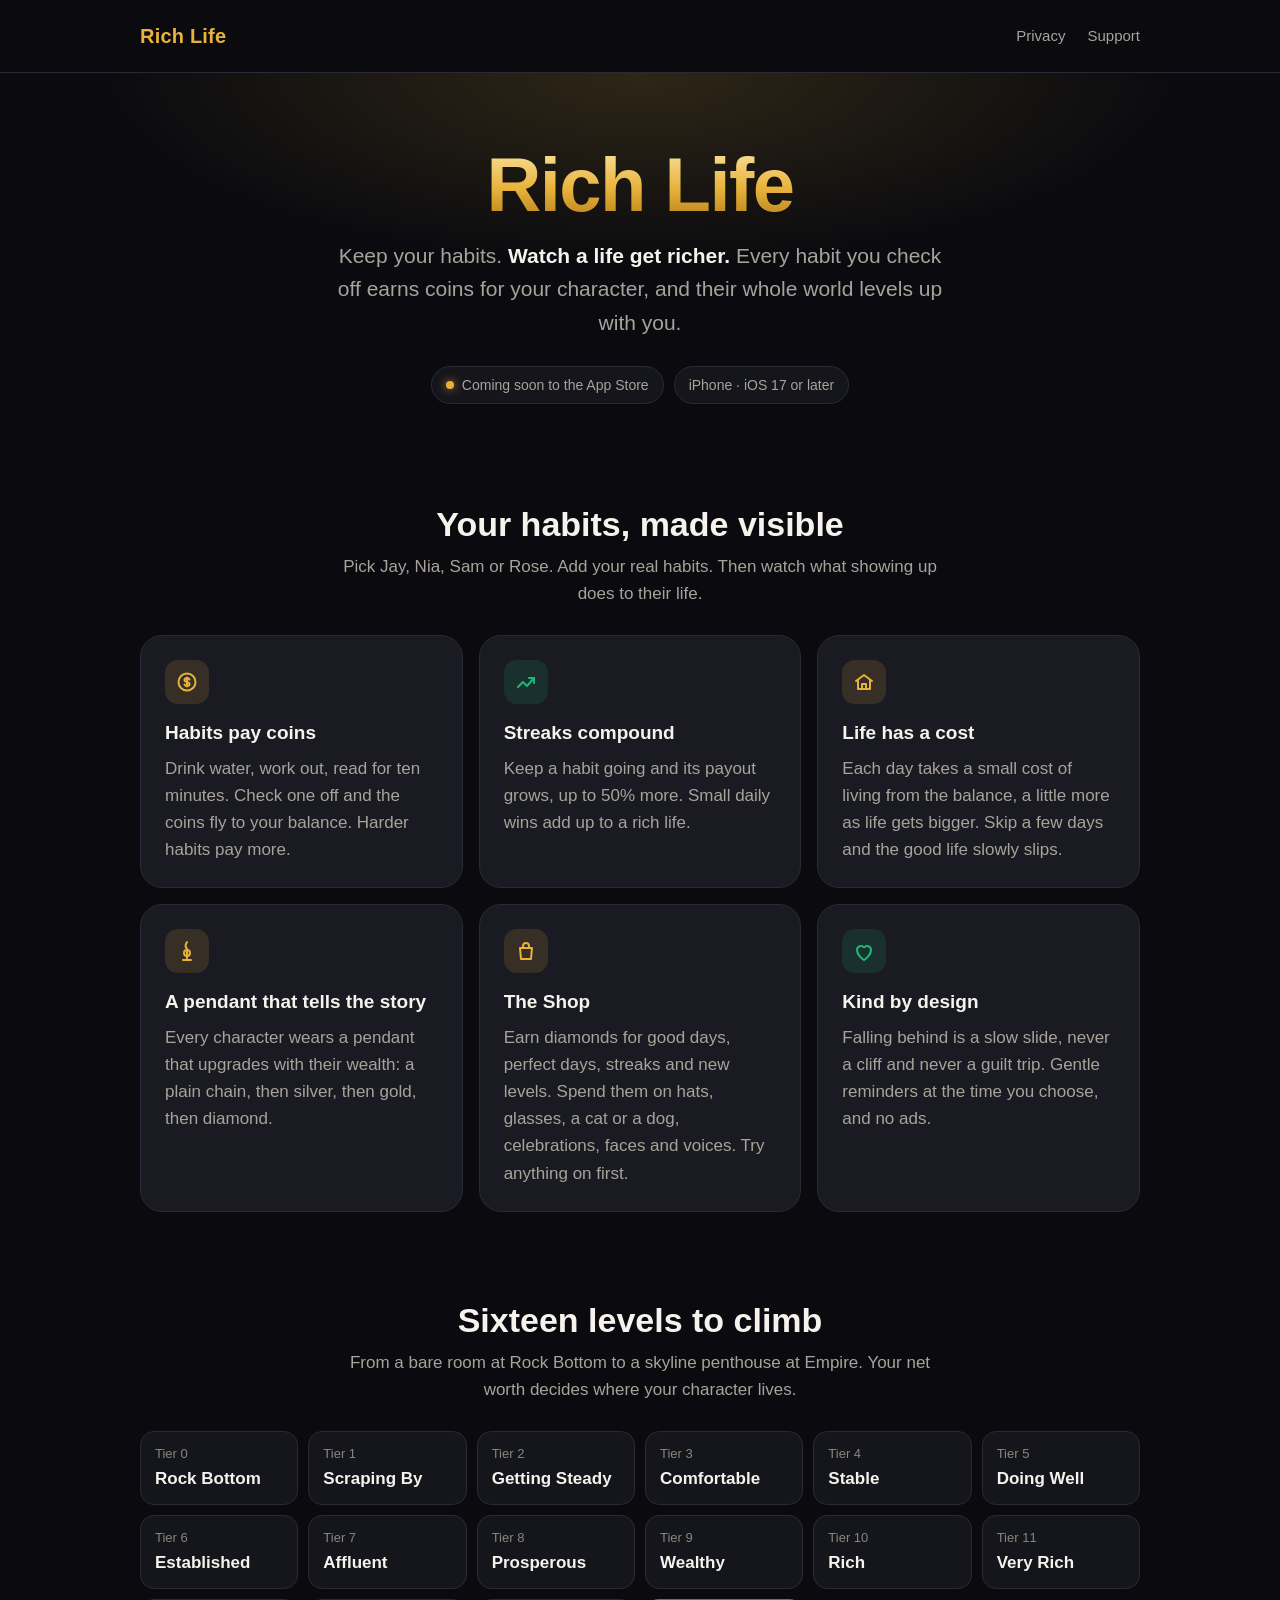
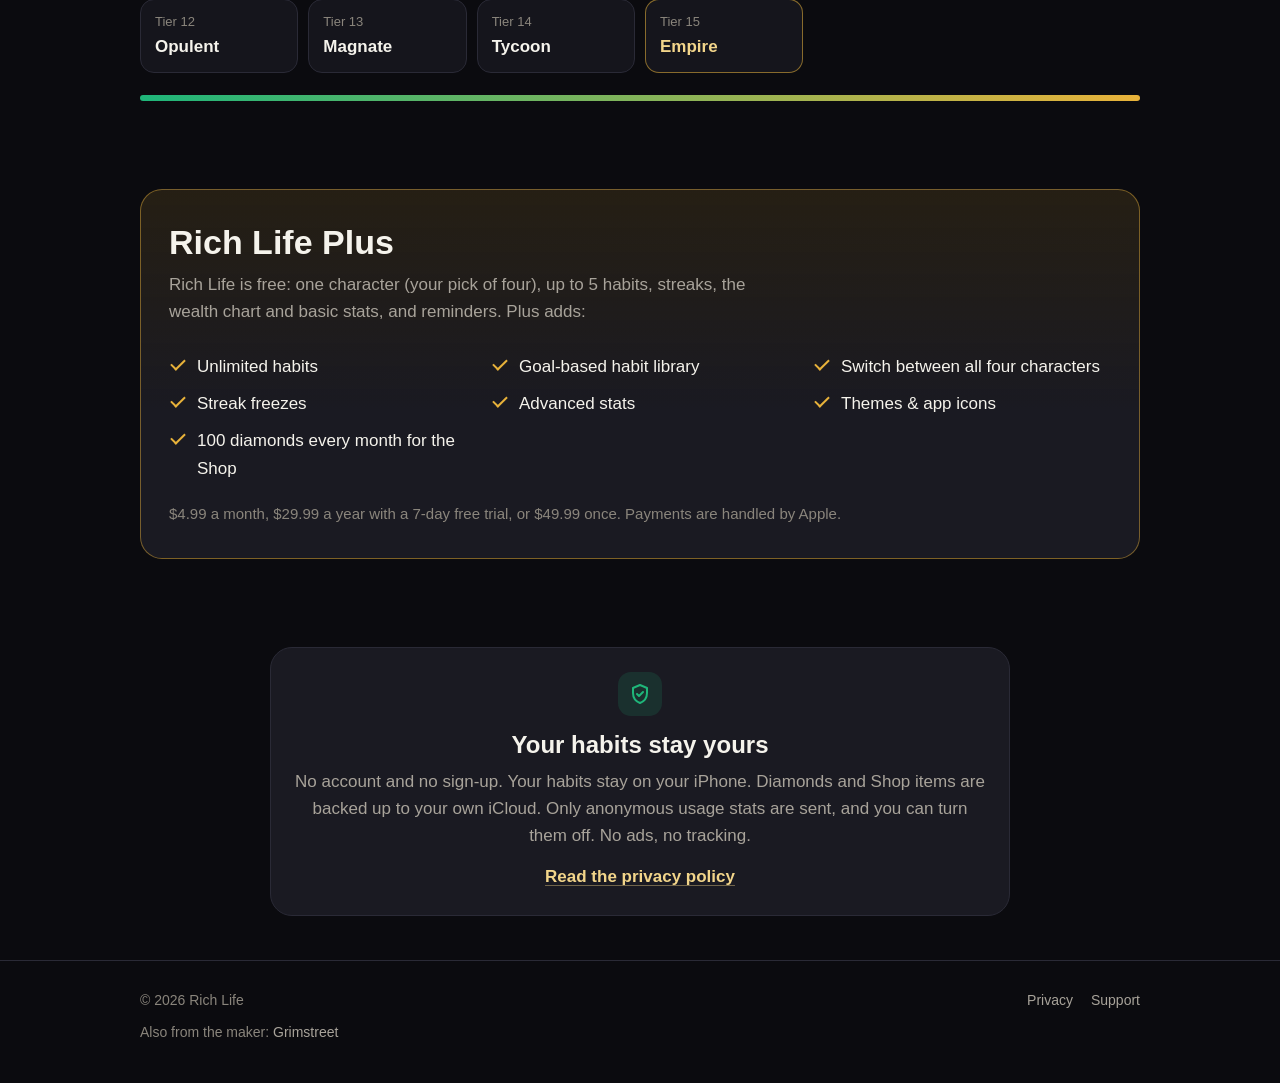
==== index.html @ 3d37120f "Rich Life website: home, privacy, and support pages Plain HTML and CSS for GitHub Pages: no JavaScri" ====
<!doctype html>
<html lang="en">
<head>
  <meta charset="utf-8">
  <meta name="viewport" content="width=device-width, initial-scale=1">
  <title>Rich Life: Habit Tracker — watch your life level up</title>
  <meta name="description" content="Rich Life turns your daily habits into a life you can see. Every habit you keep earns coins for your character, who climbs 16 levels from Rock Bottom to Empire.">
  <meta name="color-scheme" content="dark">
  <meta name="theme-color" content="#0b0b0f">
  <meta property="og:title" content="Rich Life: Habit Tracker">
  <meta property="og:description" content="Keep your habits. Watch a life get richer.">
  <link rel="stylesheet" href="styles.css">
</head>
<body>
  <a class="skip-link" href="#main">Skip to content</a>

  <header class="site-header">
    <div class="wrap">
      <a class="brand" href="./" aria-label="Rich Life home">Rich Life</a>
      <nav class="site-nav" aria-label="Main">
        <a href="privacy.html">Privacy</a>
        <a href="support.html">Support</a>
      </nav>
    </div>
  </header>

  <main id="main">
    <section class="hero">
      <div class="wrap">
        <h1>Rich Life</h1>
        <p class="lead">Keep your habits. <strong>Watch a life get richer.</strong> Every habit you check off earns coins for your character, and their whole world levels up with you.</p>
        <div class="badges">
          <span class="pill"><span class="dot" aria-hidden="true"></span>Coming soon to the App Store</span>
          <span class="pill">iPhone · iOS 17 or later</span>
        </div>
      </div>
    </section>

    <section class="section" aria-labelledby="how">
      <div class="wrap">
        <h2 class="section-title" id="how">Your habits, made visible</h2>
        <p class="section-sub">Pick Jay, Nia, Sam or Rose. Add your real habits. Then watch what showing up does to their life.</p>
        <div class="grid">
          <article class="card">
            <div class="icon-tile"><svg viewBox="0 0 24 24" aria-hidden="true"><circle cx="12" cy="12" r="8.5"/><path d="M12 7.5v9M14.5 9.5c-.4-.9-1.4-1.4-2.5-1.4-1.5 0-2.5.8-2.5 1.9 0 2.6 5 1.4 5 4 0 1.1-1 1.9-2.5 1.9-1.1 0-2.1-.5-2.6-1.4"/></svg></div>
            <h3>Habits pay coins</h3>
            <p>Drink water, work out, read for ten minutes. Check one off and the coins fly to your balance. Harder habits pay more.</p>
          </article>
          <article class="card">
            <div class="icon-tile up"><svg viewBox="0 0 24 24" aria-hidden="true"><path d="M4 17l5-5 4 4 7-8"/><path d="M15 8h5v5"/></svg></div>
            <h3>Streaks compound</h3>
            <p>Keep a habit going and its payout grows, up to 50% more. Small daily wins add up to a rich life.</p>
          </article>
          <article class="card">
            <div class="icon-tile"><svg viewBox="0 0 24 24" aria-hidden="true"><path d="M4 11l8-6 8 6"/><path d="M6 10v9h12v-9"/><path d="M10 19v-5h4v5"/></svg></div>
            <h3>Life has a cost</h3>
            <p>Each day takes a small cost of living from the balance, a little more as life gets bigger. Skip a few days and the good life slowly slips.</p>
          </article>
          <article class="card">
            <div class="icon-tile"><svg viewBox="0 0 24 24" aria-hidden="true"><path d="M12 3c-2 3-2 5 0 7M8 21h8M12 10v11"/><circle cx="12" cy="14" r="3"/></svg></div>
            <h3>A pendant that tells the story</h3>
            <p>Every character wears a pendant that upgrades with their wealth: a plain chain, then silver, then gold, then diamond.</p>
          </article>
          <article class="card">
            <div class="icon-tile"><svg viewBox="0 0 24 24" aria-hidden="true"><path d="M6 9h12l-1 11H7L6 9z"/><path d="M9 9V7a3 3 0 0 1 6 0v2"/></svg></div>
            <h3>The Shop</h3>
            <p>Earn diamonds for good days, perfect days, streaks and new levels. Spend them on hats, glasses, a cat or a dog, celebrations, faces and voices. Try anything on first.</p>
          </article>
          <article class="card">
            <div class="icon-tile up"><svg viewBox="0 0 24 24" aria-hidden="true"><path d="M12 21s-7-4.4-7-10a4 4 0 0 1 7-2.6A4 4 0 0 1 19 11c0 5.6-7 10-7 10z"/></svg></div>
            <h3>Kind by design</h3>
            <p>Falling behind is a slow slide, never a cliff and never a guilt trip. Gentle reminders at the time you choose, and no ads.</p>
          </article>
        </div>
      </div>
    </section>

    <section class="section" aria-labelledby="climb">
      <div class="wrap">
        <h2 class="section-title" id="climb">Sixteen levels to climb</h2>
        <p class="section-sub">From a bare room at Rock Bottom to a skyline penthouse at Empire. Your net worth decides where your character lives.</p>
        <ol class="climb">
          <li>Rock Bottom</li>
          <li>Scraping By</li>
          <li>Getting Steady</li>
          <li>Comfortable</li>
          <li>Stable</li>
          <li>Doing Well</li>
          <li>Established</li>
          <li>Affluent</li>
          <li>Prosperous</li>
          <li>Wealthy</li>
          <li>Rich</li>
          <li>Very Rich</li>
          <li>Opulent</li>
          <li>Magnate</li>
          <li>Tycoon</li>
          <li>Empire</li>
        </ol>
        <div class="bar" aria-hidden="true"></div>
      </div>
    </section>

    <section class="section" aria-labelledby="plus">
      <div class="wrap">
        <div class="plus">
          <h2 class="section-title" id="plus">Rich Life Plus</h2>
          <p class="section-sub">Rich Life is free: one character (your pick of four), up to 5 habits, streaks, the wealth chart and basic stats, and reminders. Plus adds:</p>
          <ul class="checklist">
            <li>Unlimited habits</li>
            <li>Goal-based habit library</li>
            <li>Switch between all four characters</li>
            <li>Streak freezes</li>
            <li>Advanced stats</li>
            <li>Themes &amp; app icons</li>
            <li>100 diamonds every month for the Shop</li>
          </ul>
          <p class="fine">$4.99 a month, $29.99 a year with a 7-day free trial, or $49.99 once. Payments are handled by Apple.</p>
        </div>
      </div>
    </section>

    <section class="section promise" aria-labelledby="privacy-promise">
      <div class="wrap">
        <div class="card">
          <div class="icon-tile up"><svg viewBox="0 0 24 24" aria-hidden="true"><path d="M12 3l7 3v5c0 4.6-3 8.4-7 10-4-1.6-7-5.4-7-10V6l7-3z"/><path d="M9 12l2 2 4-4"/></svg></div>
          <h2 id="privacy-promise">Your habits stay yours</h2>
          <p>No account and no sign-up. Your habits stay on your iPhone. Diamonds and Shop items are backed up to your own iCloud. Only anonymous usage stats are sent, and you can turn them off. No ads, no tracking.</p>
          <a class="text-link" href="privacy.html">Read the privacy policy</a>
        </div>
      </div>
    </section>
  </main>

  <footer class="site-footer">
    <div class="wrap">
      <span>© 2026 Rich Life</span>
      <nav aria-label="Footer">
        <a href="privacy.html">Privacy</a>
        <a href="support.html">Support</a>
      </nav>
      <p class="maker">Also from the maker: <a href="https://grimstreetgym.com">Grimstreet</a></p>
    </div>
  </footer>
</body>
</html>
---- styles.css ----
/*
  Rich Life — site styles.
  Mirrors the app's design system: a near-black canvas, raised cards with hairline borders,
  and warm gold for accents (emerald, sparingly, for "going up").
  No web fonts or external files: the site makes no third-party requests.
*/

:root {
  --ink: #0b0b0f;
  --ink-raised: #15151c;
  --card: #1a1a22;
  --inset: #1e1e27;
  --hairline: #2a2a36;
  --text: #f5f3ec;
  --text-2: #a8a39a;
  --text-3: #8a857c;
  --gold: #e8b23a;
  --gold-soft: #f2d58a;
  --gold-deep: #b07a18;
  --emerald: #1fb67a;
  --wealth: linear-gradient(90deg, var(--emerald), var(--gold));
  --gold-text: linear-gradient(180deg, #fbe6a6, var(--gold) 55%, var(--gold-deep));
  --radius: 22px;
  --font: -apple-system, BlinkMacSystemFont, "Segoe UI", Roboto, Helvetica, Arial, sans-serif;
  --font-rounded: ui-rounded, "SF Pro Rounded", -apple-system, BlinkMacSystemFont, "Segoe UI", Roboto, sans-serif;
}

*,
*::before,
*::after {
  box-sizing: border-box;
}

html {
  color-scheme: dark;
  -webkit-text-size-adjust: 100%;
  text-size-adjust: 100%;
}

body {
  margin: 0;
  background: var(--ink);
  color: var(--text);
  font: 17px/1.6 var(--font);
  -webkit-font-smoothing: antialiased;
}

a {
  color: var(--gold-soft);
  text-decoration-color: rgba(242, 213, 138, 0.4);
  text-underline-offset: 3px;
}

a:hover {
  text-decoration-color: currentColor;
}

:focus-visible {
  outline: 2px solid var(--gold);
  outline-offset: 3px;
  border-radius: 6px;
}

.skip-link {
  position: absolute;
  left: -9999px;
}

.skip-link:focus {
  left: 16px;
  top: 12px;
  z-index: 10;
  padding: 8px 14px;
  background: var(--card);
  border-radius: 999px;
}

.wrap {
  width: 100%;
  max-width: 1040px;
  margin: 0 auto;
  padding: 0 20px;
}

.wrap.narrow {
  max-width: 740px;
}

/* ---------- Header ---------- */

.site-header {
  padding: 18px 0;
  border-bottom: 1px solid var(--hairline);
}

.site-header .wrap {
  display: flex;
  align-items: center;
  justify-content: space-between;
  gap: 16px;
}

.brand {
  font: 800 20px/1 var(--font-rounded);
  letter-spacing: 0.01em;
  color: var(--gold);
  text-decoration: none;
}

.site-nav {
  display: flex;
  gap: 22px;
}

.site-nav a {
  color: var(--text-2);
  text-decoration: none;
  font-size: 15px;
  font-weight: 500;
  padding: 6px 0;
}

.site-nav a:hover,
.site-nav a[aria-current="page"] {
  color: var(--text);
}

/* ---------- Home ---------- */

.hero {
  padding: 72px 0 56px;
  text-align: center;
  background: radial-gradient(60% 70% at 50% 0%, rgba(232, 178, 58, 0.16), transparent 70%);
}

.hero h1 {
  margin: 0 0 14px;
  font: 800 clamp(44px, 9vw, 76px)/1.05 var(--font-rounded);
  letter-spacing: -0.02em;
  background: var(--gold-text);
  -webkit-background-clip: text;
  background-clip: text;
  color: transparent;
}

.lead {
  max-width: 620px;
  margin: 0 auto 26px;
  font-size: clamp(18px, 2.6vw, 21px);
  color: var(--text-2);
}

.lead strong {
  color: var(--text);
  font-weight: 600;
}

.badges {
  display: flex;
  flex-wrap: wrap;
  justify-content: center;
  gap: 10px;
}

.pill {
  display: inline-flex;
  align-items: center;
  gap: 8px;
  padding: 7px 14px;
  border: 1px solid var(--hairline);
  border-radius: 999px;
  background: var(--ink-raised);
  color: var(--text-2);
  font-size: 14px;
}

.dot {
  width: 8px;
  height: 8px;
  border-radius: 50%;
  background: var(--gold);
  box-shadow: 0 0 10px rgba(232, 178, 58, 0.8);
}

.section {
  padding: 44px 0;
}

.section-title {
  margin: 0 0 8px;
  font: 700 clamp(26px, 4vw, 34px)/1.2 var(--font-rounded);
  text-align: center;
}

.section-sub {
  max-width: 620px;
  margin: 0 auto 28px;
  color: var(--text-2);
  text-align: center;
}

.grid {
  display: grid;
  grid-template-columns: repeat(auto-fit, minmax(260px, 1fr));
  gap: 16px;
}

.card {
  padding: 24px;
  border: 1px solid var(--hairline);
  border-radius: var(--radius);
  background: var(--card);
}

.card h3 {
  margin: 14px 0 6px;
  font-size: 19px;
}

.card p {
  margin: 0;
  color: var(--text-2);
}

.icon-tile {
  display: grid;
  place-items: center;
  width: 44px;
  height: 44px;
  border-radius: 13px;
  background: rgba(232, 178, 58, 0.14);
}

.icon-tile svg {
  width: 24px;
  height: 24px;
  fill: none;
  stroke: var(--gold);
  stroke-width: 2;
  stroke-linecap: round;
  stroke-linejoin: round;
}

.icon-tile.up {
  background: rgba(31, 182, 122, 0.14);
}

.icon-tile.up svg {
  stroke: var(--emerald);
}

/* The 16-level climb */

.climb {
  display: grid;
  grid-template-columns: repeat(auto-fit, minmax(150px, 1fr));
  gap: 10px;
  margin: 0;
  padding: 0;
  list-style: none;
  counter-reset: tier -1;
}

.climb li {
  counter-increment: tier;
  padding: 12px 14px;
  border: 1px solid var(--hairline);
  border-radius: 14px;
  background: var(--ink-raised);
  font-weight: 600;
}

.climb li::before {
  content: "Tier " counter(tier);
  display: block;
  color: var(--text-3);
  font-size: 13px;
  font-weight: 500;
}

.climb li:last-child {
  border-color: rgba(232, 178, 58, 0.55);
  color: var(--gold-soft);
}

.bar {
  height: 6px;
  margin: 22px 0 0;
  border-radius: 999px;
  background: var(--wealth);
}

/* Plus */

.plus {
  padding: 32px 28px;
  border: 1px solid rgba(232, 178, 58, 0.45);
  border-radius: var(--radius);
  background: linear-gradient(180deg, rgba(232, 178, 58, 0.12), var(--card) 60%);
}

.plus .section-title,
.plus .section-sub {
  text-align: left;
  margin-left: 0;
}

.checklist {
  display: grid;
  grid-template-columns: repeat(auto-fit, minmax(240px, 1fr));
  gap: 10px 24px;
  margin: 0 0 20px;
  padding: 0;
  list-style: none;
}

.checklist li {
  position: relative;
  padding-left: 28px;
}

.checklist li::before {
  content: "";
  position: absolute;
  left: 2px;
  top: 6px;
  width: 14px;
  height: 8px;
  border-left: 2.5px solid var(--gold);
  border-bottom: 2.5px solid var(--gold);
  transform: rotate(-45deg);
}

.fine {
  margin: 0;
  color: var(--text-3);
  font-size: 15px;
}

.promise .card {
  max-width: 740px;
  margin: 0 auto;
  text-align: center;
}

.promise .icon-tile {
  margin: 0 auto;
}

.promise h2 {
  margin: 14px 0 8px;
  font: 700 24px/1.25 var(--font-rounded);
}

.promise p {
  margin: 0 0 14px;
}

.text-link {
  font-weight: 600;
}

/* ---------- Documents (privacy, support) ---------- */

.doc {
  padding: 48px 0 64px;
}

.doc h1 {
  margin: 0 0 6px;
  font: 800 clamp(32px, 6vw, 44px)/1.15 var(--font-rounded);
}

.doc h2 {
  margin: 36px 0 10px;
  font: 700 22px/1.3 var(--font-rounded);
  color: var(--gold-soft);
}

.doc p,
.doc li {
  color: var(--text-2);
}

.doc strong {
  color: var(--text);
}

.doc ul,
.doc ol {
  padding-left: 22px;
}

.doc li {
  margin: 6px 0;
}

.meta {
  margin: 0 0 22px;
  color: var(--text-3);
  font-size: 15px;
}

.summary {
  padding: 18px 20px;
  border: 1px solid rgba(232, 178, 58, 0.35);
  border-radius: 16px;
  background: rgba(232, 178, 58, 0.07);
}

.summary p {
  margin: 0;
}

.faq {
  display: grid;
  gap: 10px;
}

.faq details {
  border: 1px solid var(--hairline);
  border-radius: 16px;
  background: var(--card);
}

.faq summary {
  cursor: pointer;
  padding: 16px 20px;
  color: var(--text);
  font-weight: 600;
  list-style: none;
}

.faq summary::-webkit-details-marker {
  display: none;
}

.faq summary::after {
  content: "+";
  float: right;
  color: var(--gold);
  font-weight: 700;
}

.faq details[open] summary::after {
  content: "\2013";
}

.answer {
  padding: 0 20px 14px;
}

.answer p:first-child {
  margin-top: 0;
}

.contact-card {
  margin-top: 28px;
  text-align: center;
}

.contact-card h2 {
  margin-top: 0;
}

.contact-card p {
  margin: 0 0 16px;
}

.button {
  display: inline-block;
  padding: 12px 22px;
  border-radius: 14px;
  background: var(--gold);
  color: #1a1306;
  font-weight: 700;
  text-decoration: none;
}

.button:hover {
  background: var(--gold-soft);
}

/* ---------- Footer ---------- */

.site-footer {
  padding: 28px 0 40px;
  border-top: 1px solid var(--hairline);
  color: var(--text-3);
  font-size: 14px;
}

.site-footer .wrap {
  display: flex;
  flex-wrap: wrap;
  align-items: center;
  justify-content: space-between;
  gap: 10px 20px;
}

.site-footer nav {
  display: flex;
  gap: 18px;
}

.site-footer a {
  color: var(--text-2);
  text-decoration: none;
}

.site-footer a:hover {
  color: var(--text);
}

.maker {
  flex-basis: 100%;
  margin: 0;
}

@media (max-width: 520px) {
  .hero {
    padding: 48px 0 40px;
  }

  .site-nav {
    gap: 16px;
  }

  .plus {
    padding: 26px 20px;
  }
}
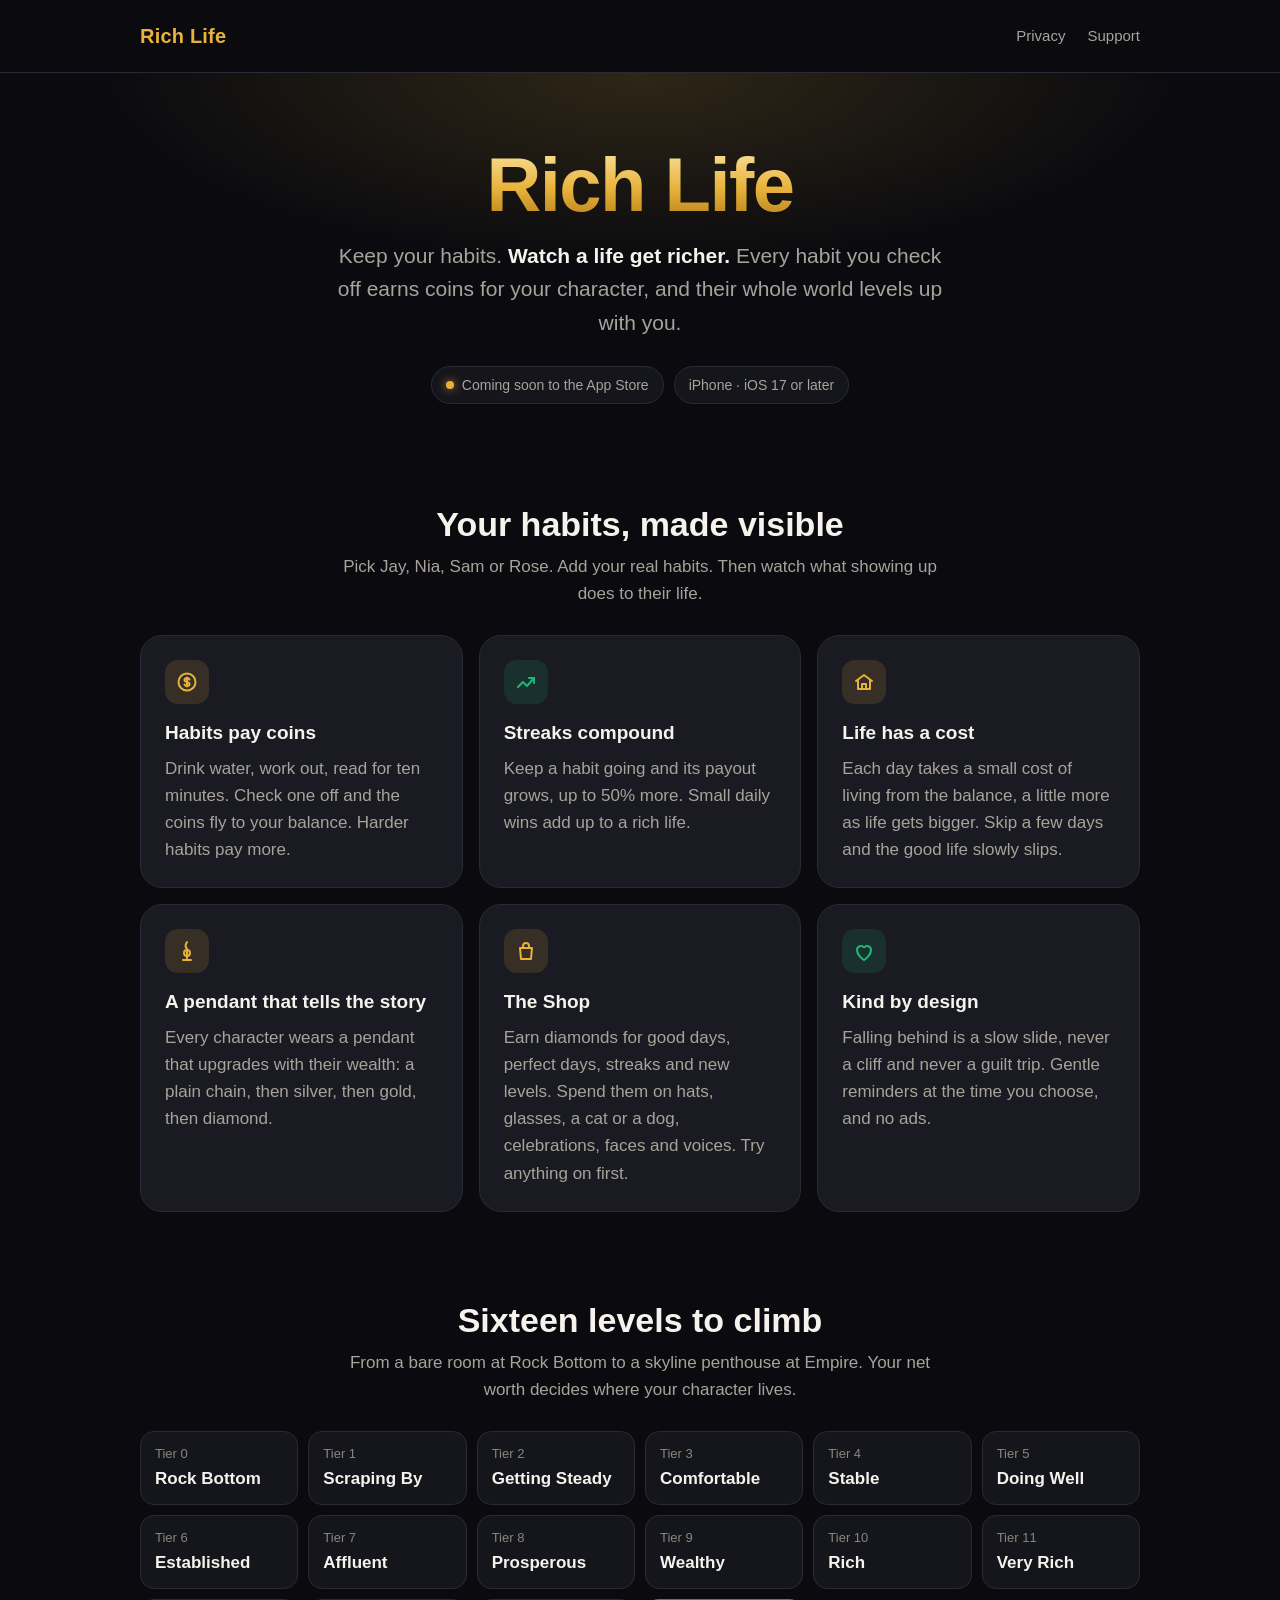
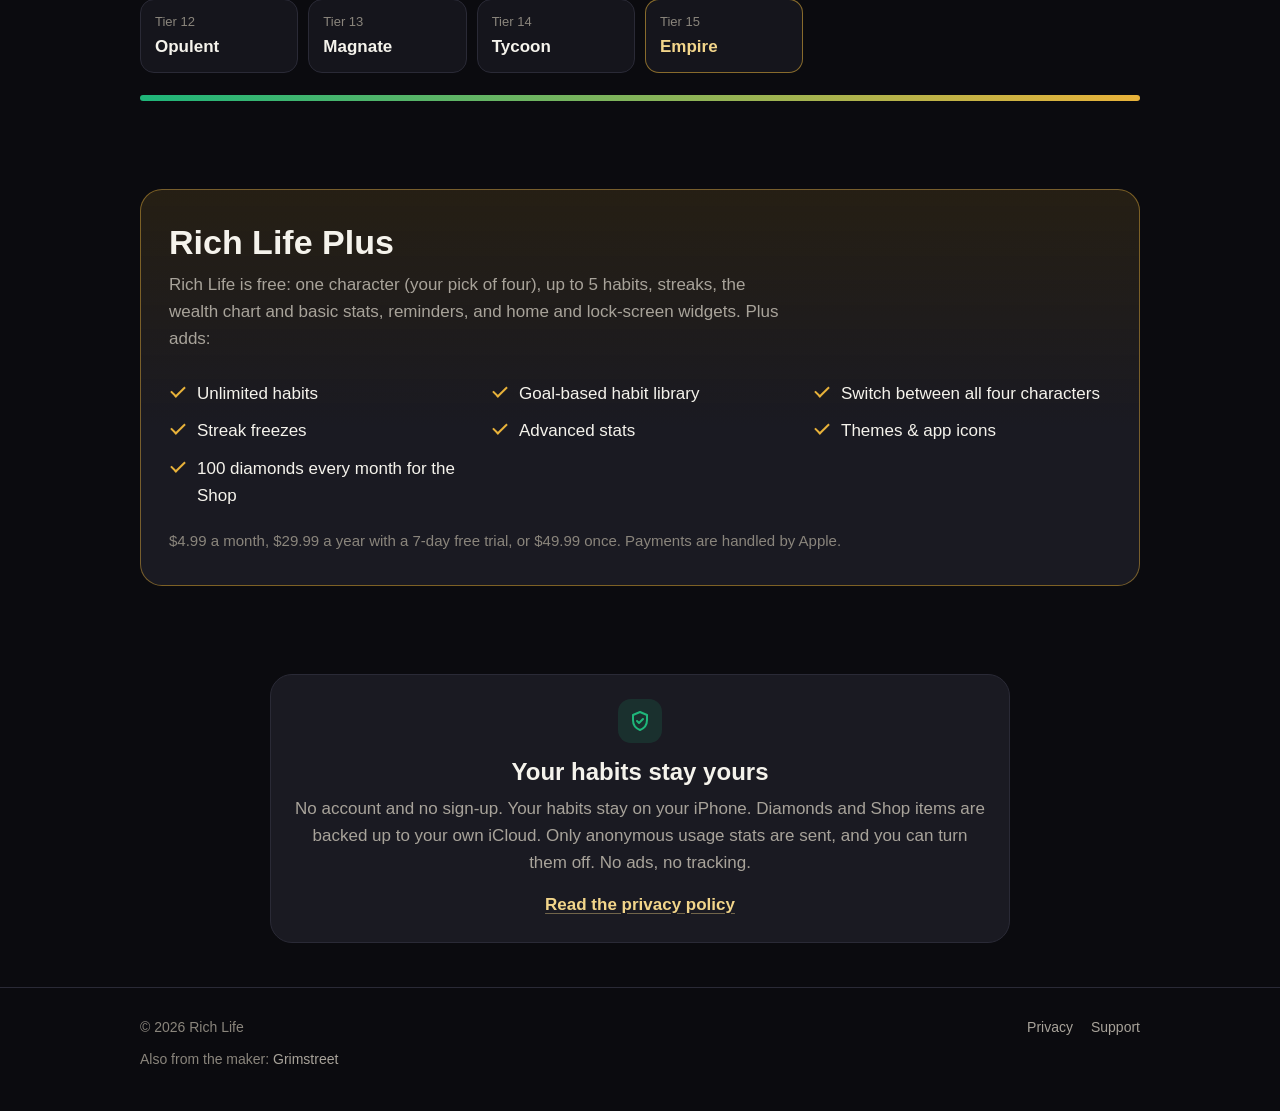
==== commit 9991f9cc: "Free plan: home and lock-screen widgets Co-Authored-By: Claude Opus 5.5 <noreply@anthropic.com>" ====
--- a/index.html
+++ b/index.html
@@ -105,7 +105,7 @@
       <div class="wrap">
         <div class="plus">
           <h2 class="section-title" id="plus">Rich Life Plus</h2>
-          <p class="section-sub">Rich Life is free: one character (your pick of four), up to 5 habits, streaks, the wealth chart and basic stats, and reminders. Plus adds:</p>
+          <p class="section-sub">Rich Life is free: one character (your pick of four), up to 5 habits, streaks, the wealth chart and basic stats, reminders, and home and lock-screen widgets. Plus adds:</p>
           <ul class="checklist">
             <li>Unlimited habits</li>
             <li>Goal-based habit library</li>
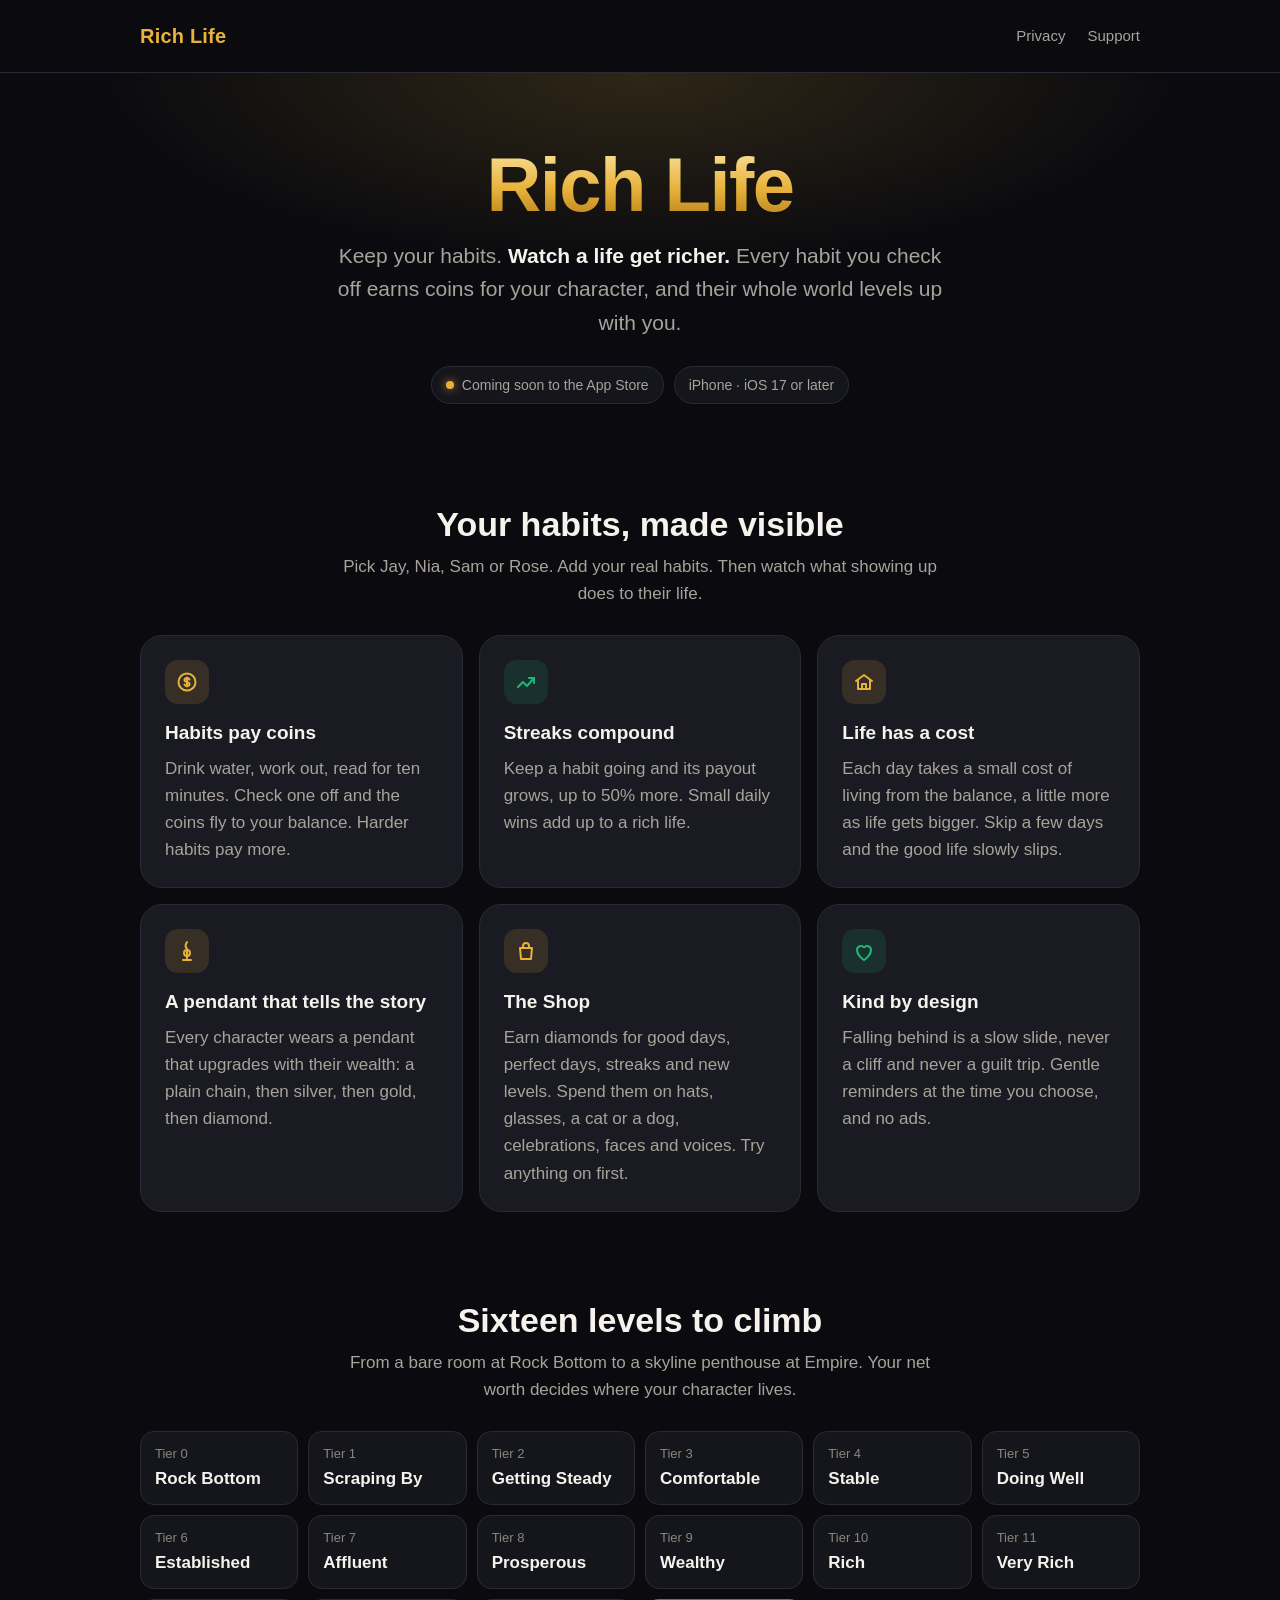
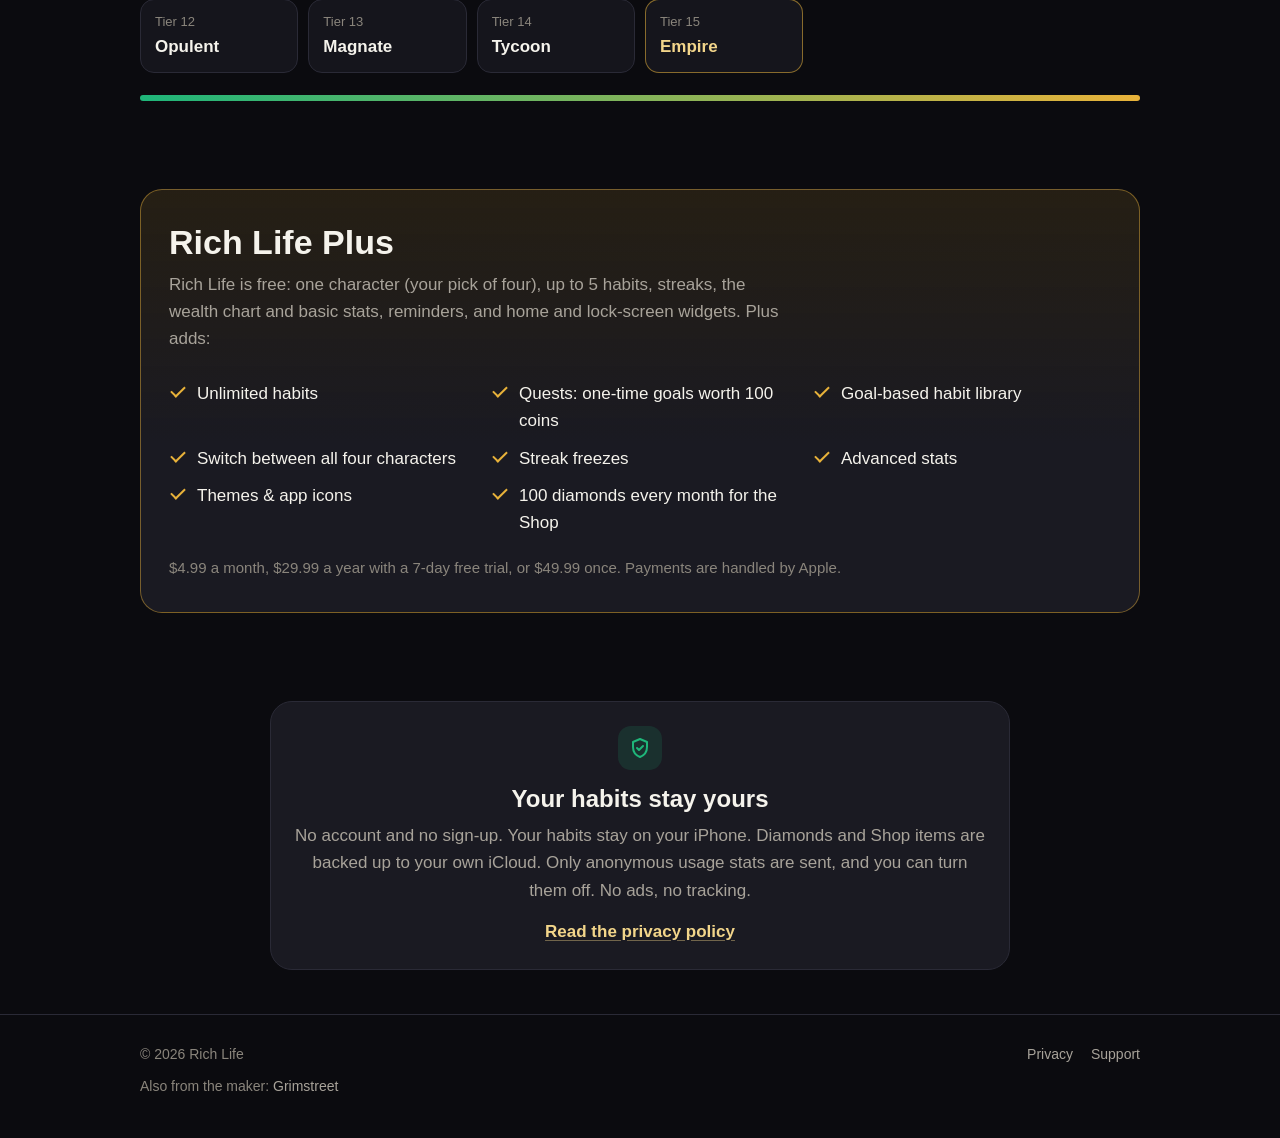
==== commit ad373009: "Plus: quests, one-time goals worth 100 coins Co-Authored-By: Claude Opus 5.5 <noreply@anthropic.com>" ====
--- a/index.html
+++ b/index.html
@@ -108,6 +108,7 @@
           <p class="section-sub">Rich Life is free: one character (your pick of four), up to 5 habits, streaks, the wealth chart and basic stats, reminders, and home and lock-screen widgets. Plus adds:</p>
           <ul class="checklist">
             <li>Unlimited habits</li>
+            <li>Quests: one-time goals worth 100 coins</li>
             <li>Goal-based habit library</li>
             <li>Switch between all four characters</li>
             <li>Streak freezes</li>
